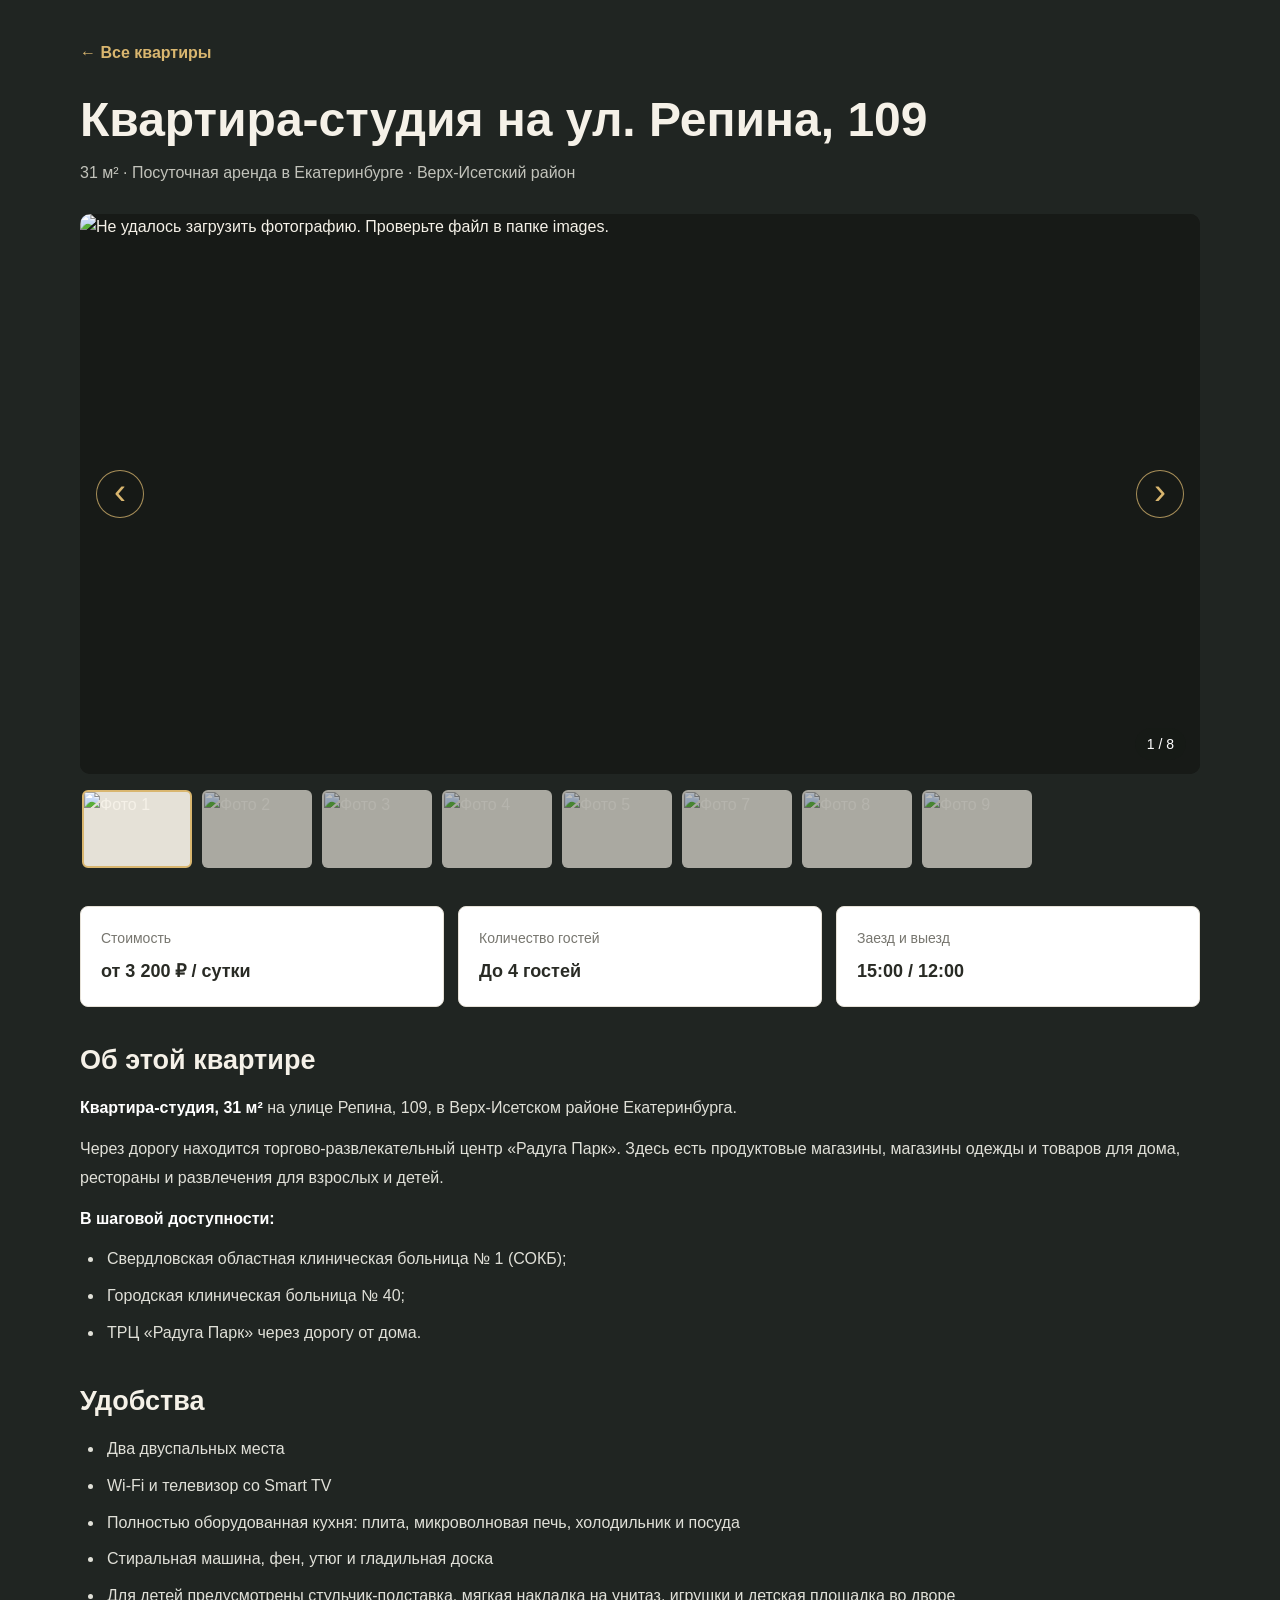
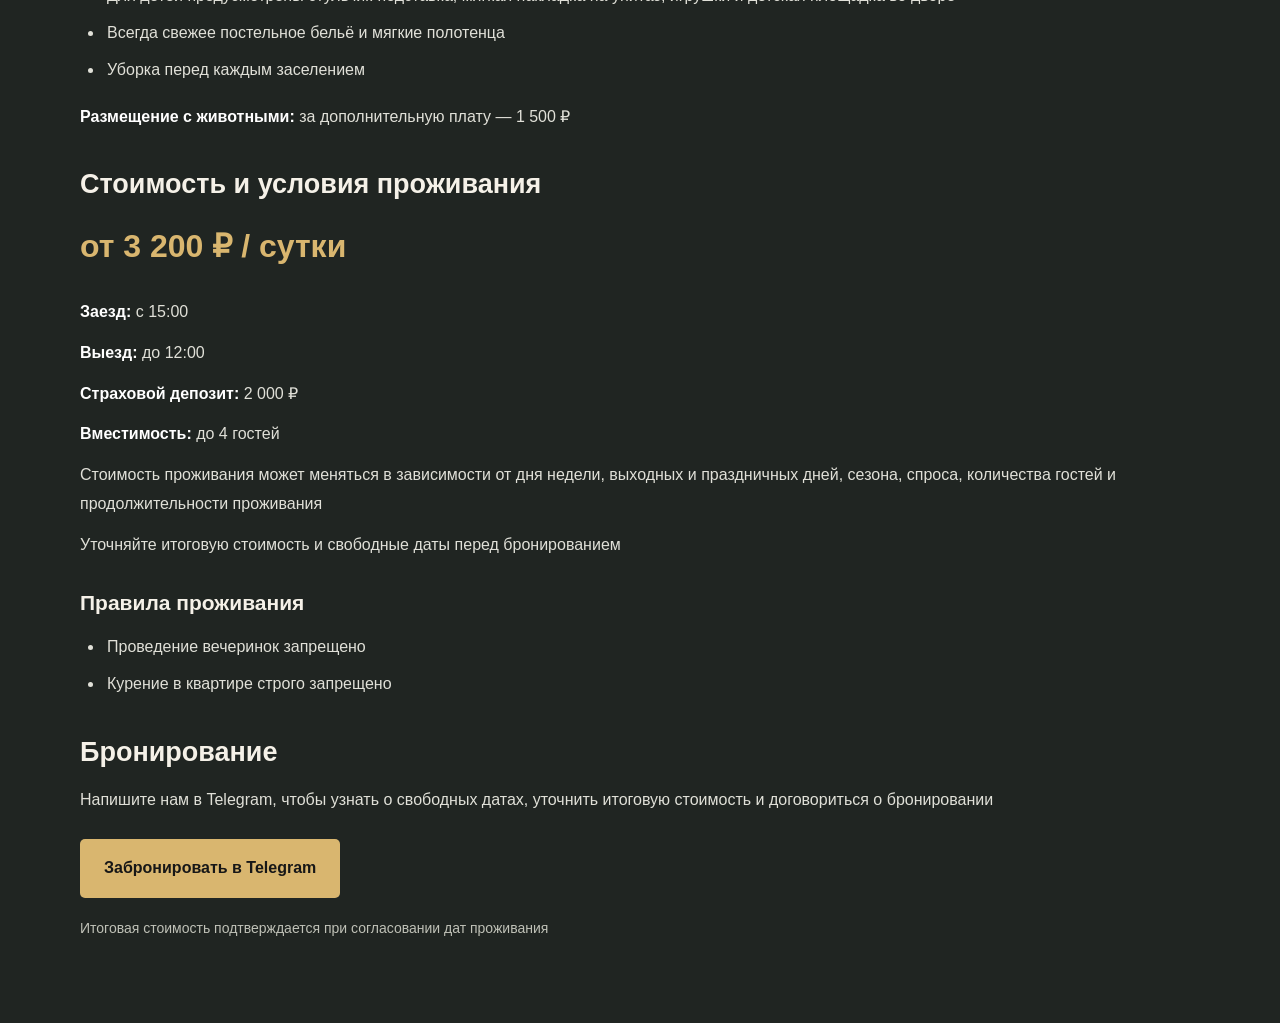
==== apartment-1.html @ f044695e "Add files via upload" ====
<!DOCTYPE html>
<html lang="ru">
<head>
  <meta charset="UTF-8">
  <meta name="viewport" content="width=device-width, initial-scale=1.0">
  <title>Студия на ул. Репина, 109 — ANASTAY</title>
  <meta name="description" content="Студия 31 м² на улице Репина, 109 в Екатеринбурге. До 4 гостей, рядом ТРЦ Радуга Парк. Бронирование посуточно.">
  <link rel="stylesheet" href="style.css">

  <style>
    /* Основная страница */
    .apartment-page {
      box-sizing: border-box;
      width: 100%;
      max-width: 1168px;
      margin: 0 auto;
      padding: 40px 24px 70px;
      color: #f5f1e8;
    }

    .apartment-page *,
    .apartment-page *::before,
    .apartment-page *::after {
      box-sizing: border-box;
    }

    .apartment-page .apartment-back {
      display: inline-block;
      margin-bottom: 26px;
      color: #d9b66f;
      text-decoration: none;
      font-weight: 600;
    }

    .apartment-page .apartment-back:hover {
      color: #f2d99d;
    }

    .apartment-page h1 {
      margin: 0 0 12px;
      color: #f5f1e8;
      font-size: clamp(30px, 5vw, 48px);
      line-height: 1.15;
    }

    .apartment-page .apartment-subtitle {
      margin: 0 0 28px;
      color: #c2c3bb;
      line-height: 1.7;
    }

    /* Карусель */
    .apartment-page .apartment-gallery {
      display: block;
      width: 100%;
      margin: 0 0 26px;
    }

    .apartment-page .gallery-main {
      position: relative;
      display: block;
      width: 100%;
      height: clamp(280px, 52vw, 560px);
      overflow: hidden;
      border-radius: 10px;
      background: #171a17;
    }

    .apartment-page img.apartment-main-photo {
      display: block;
      width: 100%;
      height: 100%;
      min-height: 0;
      margin: 0;
      padding: 0;
      object-fit: contain;
      object-position: center;
      border: 0;
      border-radius: 0;
      background: #171a17;
      cursor: zoom-in;
    }

    .apartment-page .gallery-arrow {
      position: absolute;
      top: 50%;
      z-index: 5;
      display: flex;
      align-items: center;
      justify-content: center;
      width: 48px;
      height: 48px;
      margin: 0;
      padding: 0 0 4px;
      transform: translateY(-50%);
      border: 1px solid rgba(217, 182, 111, 0.75);
      border-radius: 50%;
      background: rgba(23, 26, 23, 0.85);
      color: #d9b66f;
      font-family: Arial, sans-serif;
      font-size: 36px;
      line-height: 1;
      cursor: pointer;
      opacity: 1;
    }

    .apartment-page .gallery-arrow:hover {
      background: #373a31;
    }

    .apartment-page .gallery-prev {
      left: 16px;
      right: auto;
    }

    .apartment-page .gallery-next {
      right: 16px;
      left: auto;
    }

    .apartment-page .gallery-counter {
      position: absolute;
      right: 14px;
      bottom: 14px;
      z-index: 5;
      padding: 7px 12px;
      border-radius: 20px;
      background: rgba(23, 26, 23, 0.85);
      color: #fff;
      font-size: 14px;
      line-height: 1.3;
    }

    .apartment-page .gallery-thumbnails {
      display: flex;
      flex-direction: row;
      flex-wrap: nowrap;
      align-items: center;
      gap: 10px;
      width: 100%;
      margin: 12px 0 0;
      padding: 4px 2px 12px;
      overflow-x: auto;
      overflow-y: hidden;
      overscroll-behavior-x: contain;
      scrollbar-width: thin;
    }

    .apartment-page .gallery-thumbnails img {
      display: block;
      flex: 0 0 110px;
      width: 110px;
      min-width: 110px;
      max-width: 110px;
      height: 78px;
      min-height: 78px;
      max-height: 78px;
      margin: 0;
      padding: 0;
      object-fit: cover;
      object-position: center;
      border: 2px solid transparent;
      border-radius: 6px;
      background: #e5e1d7;
      opacity: 0.7;
      cursor: pointer;
    }

    .apartment-page .gallery-thumbnails img:hover {
      opacity: 0.9;
    }

    .apartment-page .gallery-thumbnails img.active {
      border-color: #d9b66f;
      opacity: 1;
    }

    /* Карточки с краткой информацией */
    .apartment-page .apartment-info {
      display: grid;
      grid-template-columns: repeat(3, minmax(0, 1fr));
      gap: 14px;
      margin: 26px 0;
    }

    .apartment-page .apartment-info-item {
      min-width: 0;
      padding: 20px;
      border: 1px solid #e6e1d7;
      border-radius: 8px;
      background: #fff;
      color: #292b25;
    }

    .apartment-page .apartment-info-item span {
      display: block;
      margin-bottom: 8px;
      color: #77766f;
      font-size: 14px;
    }

    .apartment-page .apartment-info-item strong {
      color: #292b25;
      font-size: 18px;
    }

    /* Описание, удобства и условия */
    .apartment-page .apartment-section {
      margin-top: 36px;
      color: #e8e6de;
      line-height: 1.8;
    }

    .apartment-page .apartment-section h2 {
      margin: 0 0 16px;
      color: #f5f1e8;
      font-size: 27px;
      line-height: 1.3;
    }

    .apartment-page .apartment-section h3 {
      margin: 24px 0 12px;
      color: #f5f1e8;
      font-size: 21px;
    }

    .apartment-page .apartment-section p {
      margin: 0 0 12px;
      color: #e0e0d8;
    }

    .apartment-page .apartment-section ul {
      margin: 10px 0 18px;
      padding-left: 24px;
      color: #e0e0d8;
    }

    .apartment-page .apartment-section li {
      margin-bottom: 8px;
      padding-left: 3px;
    }

    .apartment-page .apartment-section strong {
      color: #fff;
    }

    .apartment-page .apartment-price {
      margin: 12px 0 22px !important;
      color: #d9b66f !important;
      font-size: clamp(25px, 4vw, 32px);
      font-weight: 700;
    }

    .apartment-page .apartment-booking {
      display: inline-block;
      margin-top: 12px;
      padding: 15px 24px;
      border: 0;
      border-radius: 5px;
      background: #d9b66f;
      color: #171717;
      text-decoration: none;
      font-weight: 700;
      transition: background 0.2s ease;
    }

    .apartment-page .apartment-booking:hover {
      background: #c9a45a;
    }

    .apartment-page .apartment-note {
      margin-top: 18px !important;
      color: #bfc1b7 !important;
      font-size: 14px;
    }

    /* Мобильная версия */
    @media (max-width: 650px) {
      .apartment-page {
        padding: 26px 16px 45px;
      }

      .apartment-page .gallery-main {
        height: 300px;
        border-radius: 8px;
      }

      .apartment-page .gallery-arrow {
        width: 40px;
        height: 40px;
        font-size: 30px;
      }

      .apartment-page .gallery-prev {
        left: 10px;
      }

      .apartment-page .gallery-next {
        right: 10px;
      }

      .apartment-page .gallery-thumbnails img {
        flex-basis: 85px;
        width: 85px;
        min-width: 85px;
        max-width: 85px;
        height: 65px;
        min-height: 65px;
        max-height: 65px;
      }

      .apartment-page .apartment-info {
        grid-template-columns: 1fr;
      }

      .apartment-page .apartment-section h2 {
        font-size: 24px;
      }
    }
  </style>
</head>

<body>
  <main class="apartment-page">

    <a class="apartment-back" href="index.html#apartments">← Все квартиры</a>

    <h1>Квартира-студия на ул. Репина, 109</h1>

    <p class="apartment-subtitle">
      31 м² · Посуточная аренда в Екатеринбурге · Верх-Исетский район
    </p>

    <!-- Карусель из 9 фотографий -->
    <div class="apartment-gallery">

      <div class="gallery-main">
        <button
          class="gallery-arrow gallery-prev"
          id="gallery-prev"
          type="button"
          aria-label="Предыдущее фото"
        >‹</button>

        <img
          class="apartment-main-photo"
          id="gallery-main"
          src="images/apartment-1-1.jpg"
          alt="Квартира-студия на улице Репина, 109 — фото 1"
        >

        <button
          class="gallery-arrow gallery-next"
          id="gallery-next"
          type="button"
          aria-label="Следующее фото"
        >›</button>

        <div class="gallery-counter" id="gallery-counter">1 / 9</div>
      </div>

      <div class="gallery-thumbnails">
        <img src="images/apartment-1-6.jpg" alt="Фото 1" data-index="0" class="active">
        <img src="images/apartment-1-2.jpg" alt="Фото 2" data-index="1">
        <img src="images/apartment-1-3.jpg" alt="Фото 3" data-index="2">
        <img src="images/apartment-1-4.jpg" alt="Фото 4" data-index="3">
        <img src="images/apartment-1-5.jpg" alt="Фото 5" data-index="4">
        <img src="images/apartment-1-7.jpg" alt="Фото 7" data-index="6">
        <img src="images/apartment-1-8.jpg" alt="Фото 8" data-index="7">
        <img src="images/apartment-1-9.jpg" alt="Фото 9" data-index="8">
      </div>

    </div>

    <!-- Краткая информация -->
    <div class="apartment-info">

      <div class="apartment-info-item">
        <span>Стоимость</span>
        <strong>от 3 200 ₽ / сутки</strong>
      </div>

      <div class="apartment-info-item">
        <span>Количество гостей</span>
        <strong>До 4 гостей</strong>
      </div>

      <div class="apartment-info-item">
        <span>Заезд и выезд</span>
        <strong>15:00 / 12:00</strong>
      </div>

    </div>

    <!-- Об объекте -->
    <section class="apartment-section">
      <h2>Об этой квартире</h2>

      <p>
        <strong>Квартира-студия, 31 м²</strong> на улице Репина, 109,
        в Верх-Исетском районе Екатеринбурга.
      </p>

      <p>
        Через дорогу находится торгово-развлекательный центр
        «Радуга Парк». Здесь есть продуктовые магазины, магазины одежды
        и товаров для дома, рестораны и развлечения для взрослых и детей.
      </p>

      <p><strong>В шаговой доступности:</strong></p>

      <ul>
        <li>Свердловская областная клиническая больница № 1 (СОКБ);</li>
        <li>Городская клиническая больница № 40;</li>
        <li>ТРЦ «Радуга Парк» через дорогу от дома.</li>
      </ul>
    </section>

    <!-- Спальные места и удобства -->
    <section class="apartment-section">
      <h2>Удобства</h2>

      <ul>
        <li>Два двуспальных места</li>
        <li>Wi-Fi и телевизор со Smart TV</li>
        <li>
          Полностью оборудованная кухня: плита, микроволновая печь,
          холодильник и посуда
        </li>
        <li>Стиральная машина, фен, утюг и гладильная доска</li>
        <li>
          Для детей предусмотрены стульчик-подставка, мягкая накладка
          на унитаз, игрушки и детская площадка во дворе
        </li>
        <li>Всегда свежее постельное бельё и мягкие полотенца</li>
        <li>Уборка перед каждым заселением</li>
      </ul>

      <p>
        <strong>Размещение с животными:</strong>
        за дополнительную плату — 1 500 ₽
      </p>
    </section>

    <!-- Цена и правила -->
    <section class="apartment-section">
      <h2>Стоимость и условия проживания</h2>

      <p class="apartment-price">от 3 200 ₽ / сутки</p>

      <p><strong>Заезд:</strong> с 15:00</p>
      <p><strong>Выезд:</strong> до 12:00</p>
      <p><strong>Страховой депозит:</strong> 2 000 ₽</p>
      <p><strong>Вместимость:</strong> до 4 гостей</p>

      <p>
        Стоимость проживания может меняться в зависимости от дня недели,
        выходных и праздничных дней, сезона, спроса, количества гостей
        и продолжительности проживания
      </p>

      <p>
        Уточняйте итоговую стоимость и свободные даты перед бронированием
      </p>

      <h3>Правила проживания</h3>

      <ul>
        <li>Проведение вечеринок запрещено</li>
        <li>Курение в квартире строго запрещено</li>
      </ul>
    </section>

    <!-- Бронирование -->
    <section class="apartment-section">
      <h2>Бронирование</h2>

      <p>
        Напишите нам в Telegram, чтобы узнать о свободных датах,
        уточнить итоговую стоимость и договориться о бронировании
      </p>

      <a
        class="apartment-booking"
        href="https://t.me/nastya_miksonova"
        target="_blank"
        rel="noopener noreferrer"
      >Забронировать в Telegram</a>

      <p class="apartment-note">
        Итоговая стоимость подтверждается при согласовании дат проживания
      </p>
    </section>

  </main>

  <script>
    document.addEventListener("DOMContentLoaded", function () {
      const mainPhoto = document.getElementById("gallery-main");
      const thumbnails = Array.from(
        document.querySelectorAll(".gallery-thumbnails img")
      );
      const prevButton = document.getElementById("gallery-prev");
      const nextButton = document.getElementById("gallery-next");
      const counter = document.getElementById("gallery-counter");

      if (
        !mainPhoto ||
        !prevButton ||
        !nextButton ||
        !counter ||
        thumbnails.length === 0
      ) {
        console.error("Карусель: не найдены необходимые элементы.");
        return;
      }

      const photos = thumbnails.map(function (thumbnail) {
        return thumbnail.getAttribute("src");
      });

      let currentIndex = 0;

      function showPhoto(index) {
        currentIndex = (index + photos.length) % photos.length;

        mainPhoto.src = photos[currentIndex];
        mainPhoto.alt =
          "Квартира-студия на улице Репина, 109 — фото " +
          (currentIndex + 1);

        thumbnails.forEach(function (thumbnail, i) {
          const active = i === currentIndex;
          thumbnail.classList.toggle("active", active);

          if (active) {
            thumbnail.setAttribute("aria-current", "true");
          } else {
            thumbnail.removeAttribute("aria-current");
          }
        });

        counter.textContent =
          (currentIndex + 1) + " / " + photos.length;
      }

      prevButton.addEventListener("click", function () {
        showPhoto(currentIndex - 1);
      });

      nextButton.addEventListener("click", function () {
        showPhoto(currentIndex + 1);
      });

      thumbnails.forEach(function (thumbnail, index) {
        thumbnail.addEventListener("click", function () {
          showPhoto(index);
        });
      });

      document.addEventListener("keydown", function (event) {
        if (event.key === "ArrowLeft") {
          showPhoto(currentIndex - 1);
        } else if (event.key === "ArrowRight") {
          showPhoto(currentIndex + 1);
        }
      });

      mainPhoto.addEventListener("click", function () {
        window.open(photos[currentIndex], "_blank", "noopener");
      });

      mainPhoto.addEventListener("error", function () {
        mainPhoto.alt = "Не удалось загрузить фотографию. Проверьте файл в папке images.";
      });

      showPhoto(0);
    });
  </script>
</body>
</html>
---- style.css ----
:root {
  --bg: #202522;
  --bg-light: #292f2b;
  --gold: #d7b46a;
  --gold-light: #ead39b;
  --text: #f7f5ef;
  --muted: #b9bdb7;
  --border: rgba(255, 255, 255, 0.12);
}

* {
  box-sizing: border-box;
  margin: 0;
  padding: 0;
}

html {
  scroll-behavior: smooth;
}

body {
  background: var(--bg);
  color: var(--text);
  font-family: Arial, Helvetica, sans-serif;
  line-height: 1.6;
}

a {
  color: inherit;
  text-decoration: none;
}

button,
a {
  -webkit-tap-highlight-color: transparent;
}

.container {
  width: min(1180px, calc(100% - 48px));
  margin: 0 auto;
}

.header {
  position: relative;
  z-index: 10;
  border-bottom: 1px solid var(--border);
  background: var(--bg);
}

.header__inner {
  min-height: 88px;
  display: flex;
  align-items: center;
  justify-content: space-between;
  gap: 28px;
}

.logo {
  flex-shrink: 0;
  font-size: 21px;
  font-weight: 700;
  letter-spacing: 2px;
}

.logo span {
  color: var(--gold);
  font-weight: 400;
}

.nav {
  display: flex;
  align-items: center;
  gap: 30px;
}

.nav a,
.header__phone {
  font-size: 14px;
  transition: color 0.2s ease;
}

.nav a:hover,
.header__phone:hover,
.social-link:hover {
  color: var(--gold);
}

.header__phone {
  white-space: nowrap;
}

.hero {
  min-height: 600px;
  display: flex;
  align-items: center;
  position: relative;
  overflow: hidden;
  background:
    linear-gradient(
      90deg,
      rgba(24, 29, 26, 0.96) 0%,
      rgba(24, 29, 26, 0.82) 48%,
      rgba(24, 29, 26, 0.35) 100%
    ),
    url("images/hero.jpg") center 55% / cover no-repeat,
    var(--bg-light);
}

.hero__content {
  padding-top: 80px;
  padding-bottom: 80px;
}

.eyebrow {
  margin-bottom: 18px;
  color: var(--gold);
  font-size: 12px;
  font-weight: 700;
  letter-spacing: 3px;
  text-transform: uppercase;
}

.hero h1 {
  max-width: 760px;
  font-family: Georgia, "Times New Roman", serif;
  font-size: clamp(42px, 6vw, 76px);
  font-weight: 400;
  line-height: 1.12;
  letter-spacing: -1.5px;
}

.hero__text {
  max-width: 500px;
  margin-top: 24px;
  color: #dedfd9;
  font-size: 17px;
}

.button {
  min-height: 54px;
  margin-top: 32px;
  padding: 15px 26px;
  display: inline-flex;
  align-items: center;
  justify-content: center;
  background: var(--gold);
  color: #20231f;
  border: 1px solid var(--gold);
  font-size: 14px;
  font-weight: 700;
  transition:
    background 0.2s ease,
    color 0.2s ease;
}

.button:hover {
  background: var(--gold-light);
  border-color: var(--gold-light);
}

.section {
  padding: 100px 0;
}

.apartments {
  background: #f5f3ed;
  color: #252923;
}

.apartments .eyebrow,
.about .eyebrow,
.contacts .eyebrow {
  margin-bottom: 14px;
}

.apartments h2,
.about h2,
.contacts h2 {
  font-family: Georgia, "Times New Roman", serif;
  font-size: clamp(32px, 4vw, 48px);
  font-weight: 400;
  line-height: 1.2;
}

.section__text {
  margin-top: 16px;
  color: #686b64;
}

.apartments__grid {
  display: grid;
  grid-template-columns: repeat(3, minmax(0, 1fr));
  gap: 24px;
  margin-top: 42px;
}

.apartment-card {
  min-width: 0;
  overflow: hidden;
  background: #fff;
  border: 1px solid #e8e5dc;
}

.apartment-card__image {
  display: block;
  width: 100%;
  height: 250px;
  object-fit: cover;
  background: #e5e2d9;
}

.apartment-card__content {
  padding: 24px;
}

.apartment-card h3 {
  font-family: Georgia, "Times New Roman", serif;
  font-size: 23px;
  font-weight: 400;
  line-height: 1.35;
}

.apartment-card p {
  margin-top: 12px;
  color: #686b64;
  font-size: 14px;
}

.apartment-card__link {
  display: inline-block;
  margin-top: 20px;
  color: #80652d;
  font-size: 14px;
  font-weight: 700;
}

.about {
  background: var(--bg-light);
}

.about__content {
  max-width: 780px;
}

.about__content > p:not(.eyebrow) {
  margin-top: 20px;
  color: var(--muted);
  font-size: 16px;
}

.contacts {
  text-align: center;
  background: var(--bg);
}

.contacts__content {
  max-width: 700px;
}

.contacts__content > p:not(.eyebrow) {
  margin-top: 18px;
  color: var(--muted);
}

.social-link {
  display: block;
  width: fit-content;
  margin: 22px auto 0;
  color: var(--gold);
  transition: color 0.2s ease;
}

.footer {
  padding: 34px 0;
  border-top: 1px solid var(--border);
}

.footer__inner {
  display: flex;
  align-items: center;
  justify-content: space-between;
  flex-wrap: wrap;
  gap: 20px;
}

.footer__inner p,
.footer__inner > a:not(.logo) {
  color: var(--muted);
  font-size: 12px;
}

@media (max-width: 900px) {
  .header__inner {
    min-height: 76px;
    flex-wrap: wrap;
    padding-top: 18px;
    padding-bottom: 18px;
    gap: 16px;
  }

  .nav {
    order: 3;
    width: 100%;
    gap: 22px;
  }

  .apartments__grid {
    grid-template-columns: repeat(2, minmax(0, 1fr));
  }

  .section {
    padding: 76px 0;
  }
}

@media (max-width: 600px) {
  .container {
    width: calc(100% - 32px);
  }

  .logo {
    font-size: 17px;
    letter-spacing: 1.5px;
  }

  .header__phone {
    font-size: 12px;
  }

  .nav {
    justify-content: space-between;
    gap: 12px;
  }

  .nav a {
    font-size: 12px;
  }

  .hero {
    min-height: 520px;
    background-position: 58% center;
  }

  .hero__content {
    padding-top: 64px;
    padding-bottom: 64px;
  }

  .hero h1 {
    font-size: clamp(38px, 10vw, 54px);
  }

  .hero__text {
    font-size: 15px;
  }

  .section {
    padding: 64px 0;
  }

  .apartments__grid {
    grid-template-columns: 1fr;
    gap: 20px;
    margin-top: 30px;
  }

  .apartment-card__image {
    height: 240px;
  }

  .apartment-card__content {
    padding: 20px;
  }

  .footer__inner {
    flex-direction: column;
    align-items: flex-start;
  }
}


.header .logo {
    display: flex;
    align-items: center;
    gap: 12px;
    text-decoration: none;
}

.header .logo img {
    display: block;
    width: 55px;
    height: 55px;
    object-fit: contain;
    flex-shrink: 0;
}

.header .logo span {
    font-size: 20px;
    font-weight: 600;
    white-space: nowrap;
}

/* Логотип и название ANASTAYA APART */
.header .logo {
    display: flex;
    align-items: center;
    gap: 12px;
    text-decoration: none;
    flex-shrink: 0;
}

.header .logo img {
    width: 42px;
    height: 42px;
    object-fit: contain;
    flex-shrink: 0;
}

.header .logo__text {
    color: #f5f3ed;
    font-size: 20px;
    font-weight: 600;
    letter-spacing: 1.5px;
    white-space: nowrap;
}

.header .logo__text span {
    color: #d9b568;
}

.apartment-card__price {
    margin: 16px 0;
    color: #a77b32;
    font-size: 22px;
    font-weight: 700;
}

.apartment-card__price span {
    color: #777;
    font-size: 14px;
    font-weight: 400;
}


/* Кнопка бронирования в Telegram */
.apartment-card__telegram {
  display: flex;
  align-items: center;
  justify-content: center;
  width: 100%;
  box-sizing: border-box;
  margin-top: 16px;
  padding: 14px 16px;
  background: #d9b66f;
  color: #202722;
  text-align: center;
  text-decoration: none;
  font-size: 14px;
  font-weight: 600;
  border: 1px solid #d9b66f;
  border-radius: 4px;
  transition: background 0.25s ease, color 0.25s ease;
}

.apartment-card__telegram:hover {
  background: #202722;
  color: #d9b66f;
  border-color: #d9b66f;
}
/* Выравнивание содержимого всех карточек */
.apartment-card {
  display: flex;
  flex-direction: column;
  height: 100%;
}

.apartment-card__content {
  display: flex;
  flex-direction: column;
  flex: 1;
}

.apartment-card__content h3 {
  min-height: 64px;
}

.apartment-card__content > p:first-of-type {
  min-height: 48px;
}

.apartment-card__price {
  margin-top: 16px;
  min-height: 24px;
}

.apartment-card__link {
  margin-top: auto;
  padding-top: 16px;
}
.apartment-card__vk {
  display: flex;
  align-items: center;
  justify-content: center;
  width: 100%;
  box-sizing: border-box;
  margin-top: 10px;
  text-align: center;
  text-decoration: none;
}
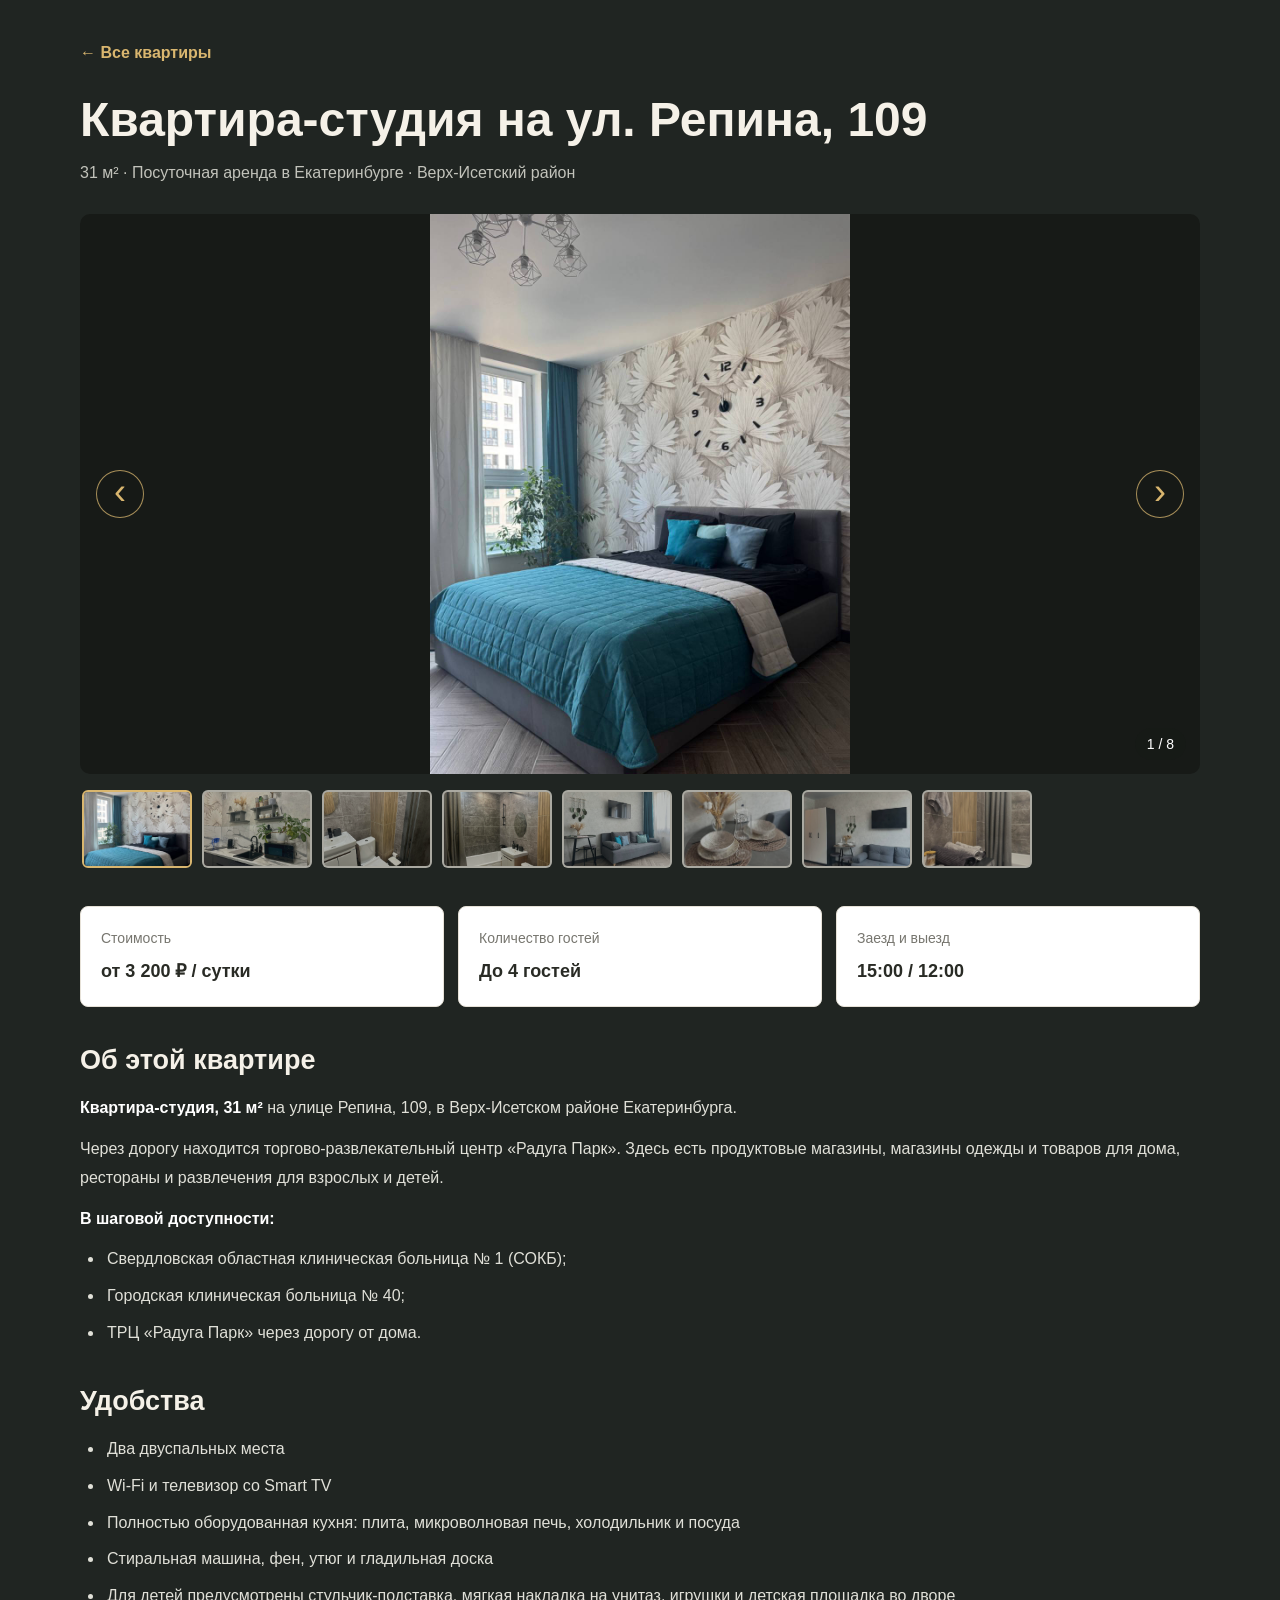
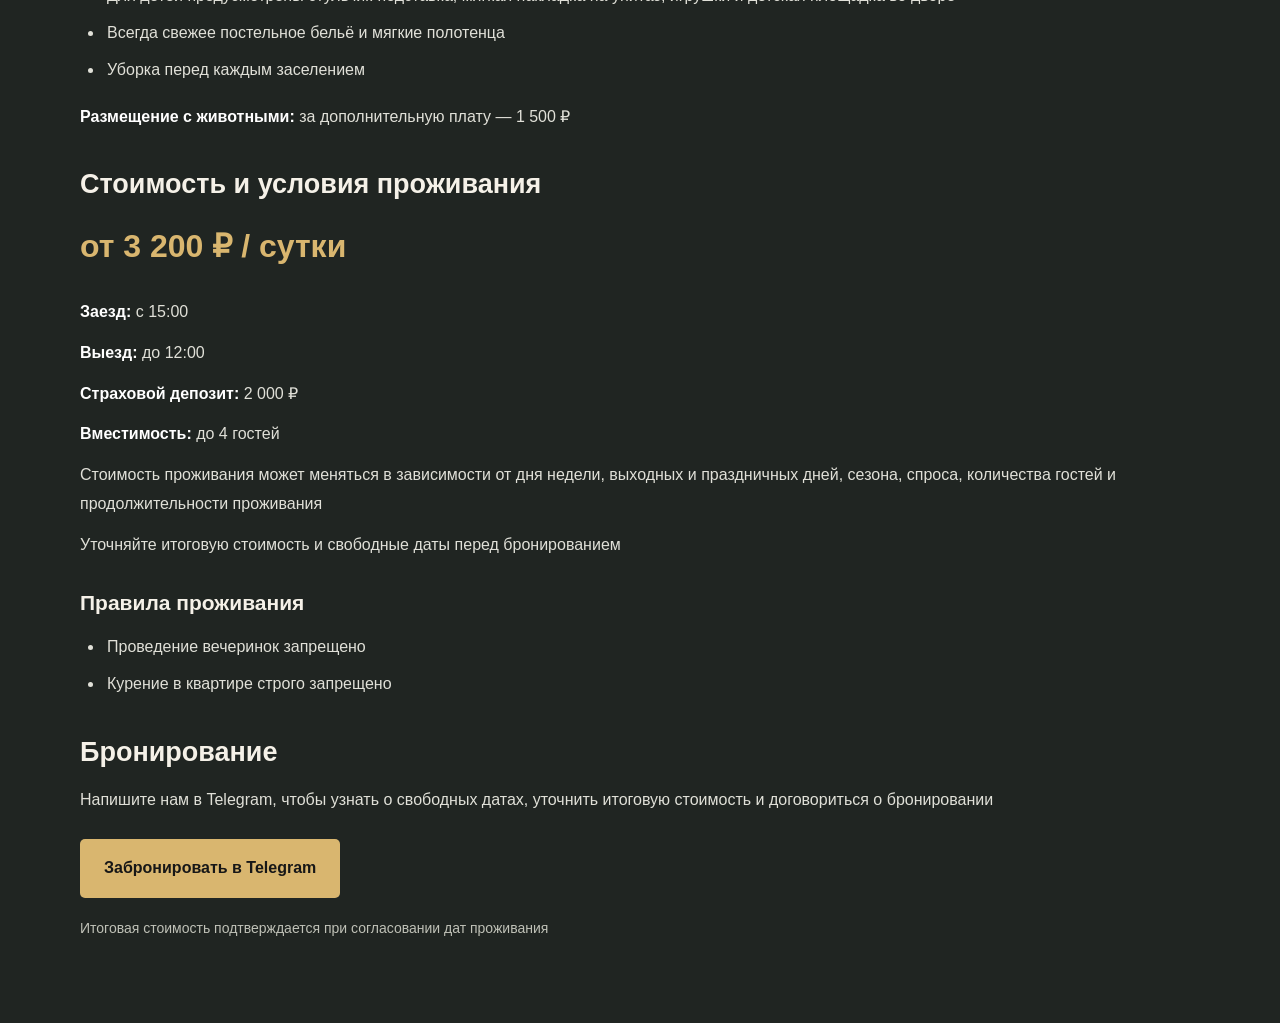
==== commit be60f28d: "Update apartment-1.html" ====
--- a/apartment-1.html
+++ b/apartment-1.html
@@ -346,7 +346,7 @@
         <img
           class="apartment-main-photo"
           id="gallery-main"
-          src="images/apartment-1-1.jpg"
+          src="apartment-1-1.jpg"
           alt="Квартира-студия на улице Репина, 109 — фото 1"
         >
 
@@ -361,14 +361,14 @@
       </div>
 
       <div class="gallery-thumbnails">
-        <img src="images/apartment-1-6.jpg" alt="Фото 1" data-index="0" class="active">
-        <img src="images/apartment-1-2.jpg" alt="Фото 2" data-index="1">
-        <img src="images/apartment-1-3.jpg" alt="Фото 3" data-index="2">
-        <img src="images/apartment-1-4.jpg" alt="Фото 4" data-index="3">
-        <img src="images/apartment-1-5.jpg" alt="Фото 5" data-index="4">
-        <img src="images/apartment-1-7.jpg" alt="Фото 7" data-index="6">
-        <img src="images/apartment-1-8.jpg" alt="Фото 8" data-index="7">
-        <img src="images/apartment-1-9.jpg" alt="Фото 9" data-index="8">
+        <img src="apartment-1-6.jpg" alt="Фото 1" data-index="0" class="active">
+        <img src="apartment-1-2.jpg" alt="Фото 2" data-index="1">
+        <img src="apartment-1-3.jpg" alt="Фото 3" data-index="2">
+        <img src="apartment-1-4.jpg" alt="Фото 4" data-index="3">
+        <img src="apartment-1-5.jpg" alt="Фото 5" data-index="4">
+        <img src="apartment-1-7.jpg" alt="Фото 7" data-index="6">
+        <img src="apartment-1-8.jpg" alt="Фото 8" data-index="7">
+        <img src="apartment-1-9.jpg" alt="Фото 9" data-index="8">
       </div>
 
     </div>
@@ -579,4 +579,4 @@
     });
   </script>
 </body>
-</html>+</html>
